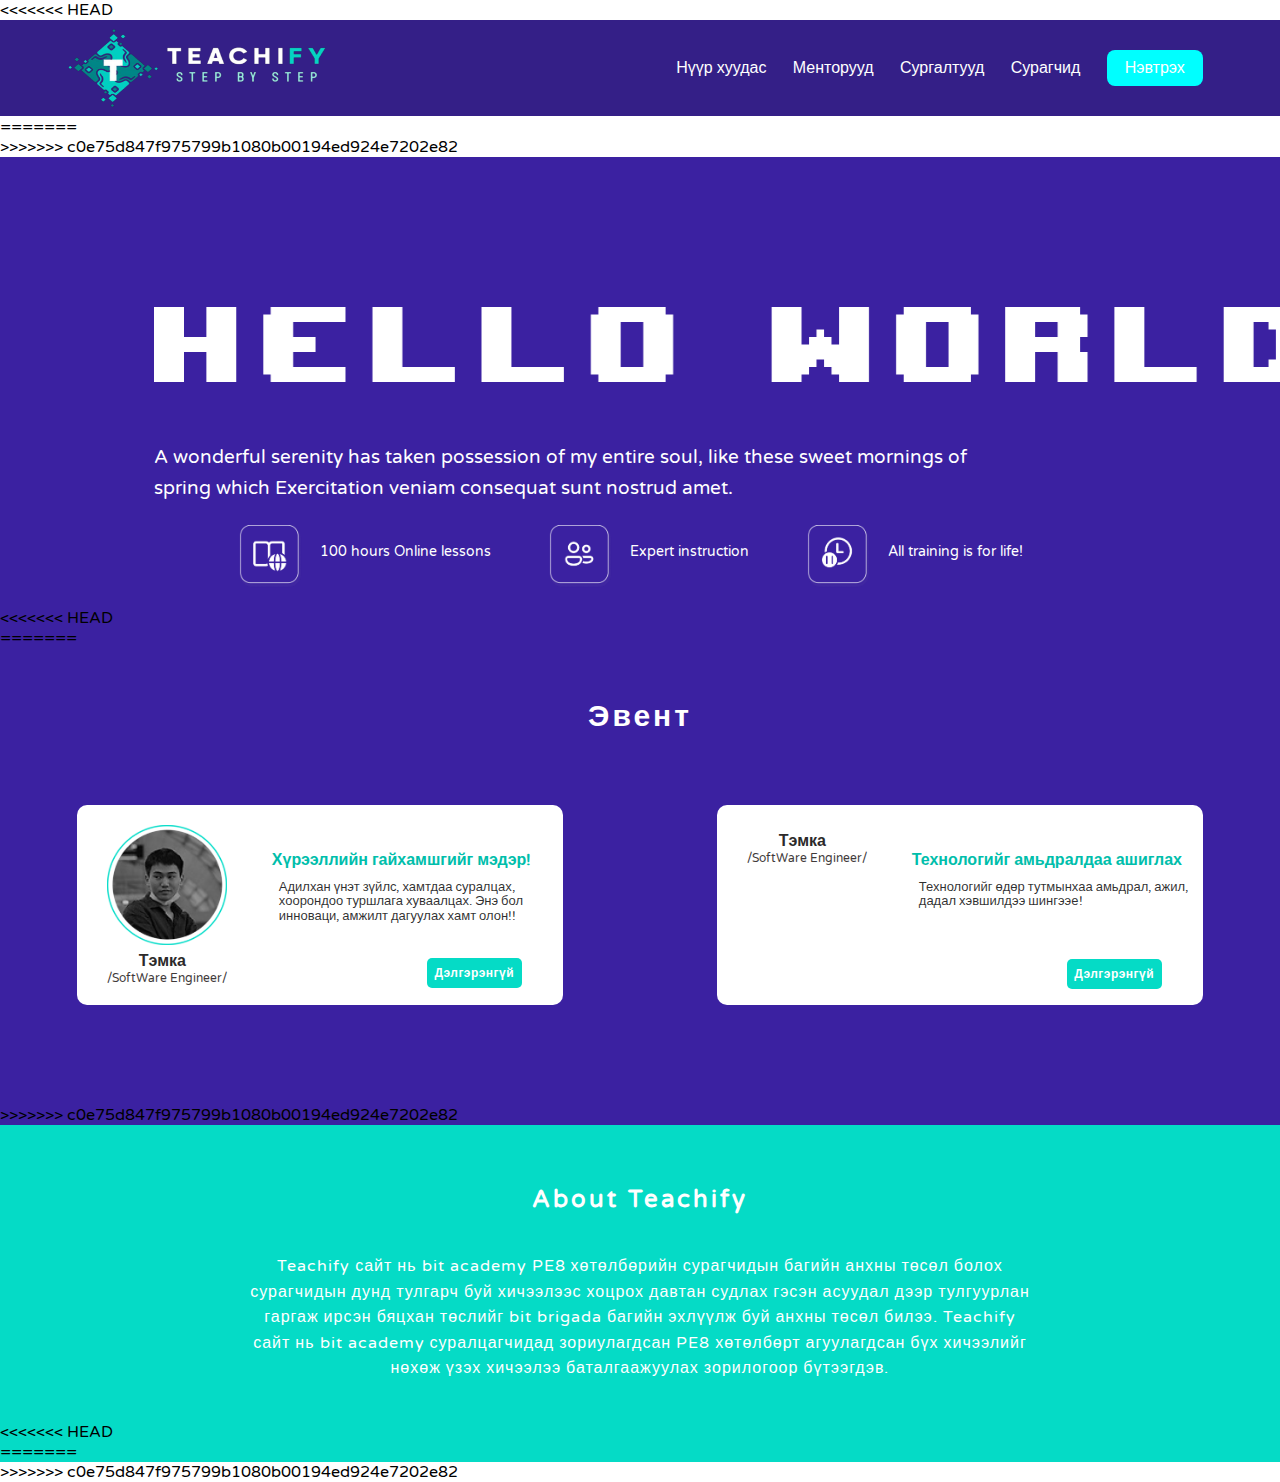
==== index.html @ 0d5cfa78 "last day" ====
<!DOCTYPE html>
<html lang="en">
  <head>
    <meta charset="UTF-8" />
    <meta http-equiv="X-UA-Compatible" content="IE=edge" />
    <meta name="viewport" content="width=device-width, initial-scale=1.0" />
    <title>Teachify</title>
    <link rel="stylesheet" href="./styles/homePage.css" />
    <script src="./Js/index.js"></script>
    <link rel="preconnect" href="https://fonts.googleapis.com" />
    <link rel="preconnect" href="https://fonts.gstatic.com" crossorigin />
<<<<<<< HEAD
    <link
      href="https://fonts.googleapis.com/css2?family=Varela+Round&display=swap"
      rel="stylesheet"
    />
  </head>
  <body>
    <div class="header1"></div>

=======
    <link href="https://fonts.googleapis.com/css2?family=Varela+Round&display=swap" rel="stylesheet" />
    <link rel="icon" type="image/png" href="../images/TeachifyIcon.png" />
</head>

</head>

<body>
    <div class="header1"></div>
>>>>>>> c0e75d847f975799b1080b00194ed924e7202e82
    <div id="container-Hello">
      <div class="Hello">
        <img src="./images/homepage_img/HELLO WORLD.png" alt="" />
        <h3>
          A wonderful serenity has taken possession of my entire soul, like
          these sweet mornings of spring which Exercitation veniam consequat
          sunt nostrud amet.
        </h3>
      </div>
      <div class="Spin-World">
        <img src="./images/homepage_img/SpinWorld.png" alt="" />
      </div>
    </div>
    <div class="container-Column3">
      <div class="hour100">
        <img src="/images/homepage_img/lessons.png" alt="" />
        <p>100 hours Online lessons</p>
      </div>
      <div class="Expert">
        <img src="/images/homepage_img/expert.png" alt="" />
        <p>Expert instruction</p>
      </div>
      <div class="All-training">
        <img src="/images/homepage_img/All.png" alt="" />
        <p>All training is for life!</p>
      </div>
    </div>
    <div id="container-Event">
<<<<<<< HEAD
      <div class="event1">
        <!-- <img src="./img/Event1.png" alt="" /> -->
      </div>
=======
        <div class="container-title">
            <h3>Эвент</h3>
        </div>
        <div class="Events-cards">
            <div class="event-1">
                <div class="Event-man1">
                    <img src="./images/homepage_img/Event1.png" alt="" />
                    <h5>Тэмка</h5>
                    <p>/SoftWare Engineer/</p>
                </div>

                <div class="Event-tittle">
                    <h3> Хүрээллийн гайхамшгийг мэдэр!</h3>
                    <p>Адилхан үнэт зүйлс, хамтдаа суралцах, хоорондоо туршлага хуваалцах. Энэ бол инноваци, амжилт
                        дагуулах
                        хамт олон!!
                    </p>
                    <button class="event-button"> Дэлгэрэнгүй</button>
                </div>
            </div>
            <div class="event-2">
                <div class="Event-man2">
                    <img src="./images/homepage_img/Event2.png" alt="" />
                    <h5>Тэмка</h5>
                    <p>/SoftWare Engineer/</p>
                </div>
                <div class="Event-tittle">
                    <h3> Технологийг амьдралдаа ашиглах</h3>
                    <p>Технологийг өдөр тутмынхаа амьдрал, ажил, дадал хэвшилдээ шингээе!
                    </p>
                    <button class="event-button"> Дэлгэрэнгүй</button>
                </div>
            </div>
        </div>
>>>>>>> c0e75d847f975799b1080b00194ed924e7202e82
    </div>
    <div id="About-teachify">
        <h2>About Teachify</h2>
        <p>Teachify сайт нь bit academy PE8 хөтөлбөрийн сурагчидын багийн анхны төсөл болох сурагчидын дунд тулгарч буй
            хичээлээс хоцрох давтан судлах гэсэн асуудал дээр тулгуурлан гаргаж ирсэн бяцхан төслийг bit brigada багийн
            эхлүүлж буй анхны төсөл билээ. Teachify сайт нь bit academy суралцагчидад зориулагдсан PE8 хөтөлбөрт
            агуулагдсан бүх хичээлийг нөхөж үзэх хичээлээ баталгаажуулах зорилогоор бүтээгдэв. </p>

<<<<<<< HEAD
    <footer id="footer"></footer>
  </body>
</html>
=======
    </div>

    <footer id="footer">

    </footer>
</body>

</html>
>>>>>>> c0e75d847f975799b1080b00194ed924e7202e82
---- styles/homePage.css ----
/* Reset  */
* {
    margin: 0;
    padding: 0;
    box-sizing: border-box;
}

html,
body {
    font-family: 'Varela Round', sans-serif;
}

body {
    width: 100%;
    height: auto;
}

header {
    background-color: #341F87;
    width: 100%;
    border-bottom: 1px solid white;
    position: sticky;
}

#navbar {
    display: flex;
    flex-direction: row;
    justify-content: space-between;
    width: 90%;
    margin: auto;
    height: 96px;
}

#navbar .logo {
    display: flex;
    justify-content: left;
    width: 65%;
    padding-top: 5px;
    padding-bottom: 5px;
}

.logo img {
    width: 262px;
}

#navbar .Pages {

    display: flex;
    flex-direction: row;
    width: 60%;
    list-style: none;
    justify-content: space-around;
    align-items: center;

}

.Pages li a {
    text-decoration: none;
    color: white;
    font-weight: medium;
}

.login1 {
    background-color: aqua;
    padding: 8px 18px;
    border-radius: 8px;
    box-shadow: 15px rgb(49, 49, 49);
}

#container-Hello {
    display: flex;
    flex-direction: row;
    justify-content: space-between;
    width: 100%;
    background-color: #3B21A1;
}

.Hello img {
    display: flex;
    width: 90%;
    height: auto;
    margin-top: 150px;
    margin-bottom: 60px;
    margin-left: 12%;
    justify-content: left;

}

.Hello h3 {
    display: flex;
    width: 65%;
    height: auto;
    margin-left: 12%;
    line-height: 169%;
    font-weight: 100;
    color: white;
}

.Spin-World img {
    display: flex;
    width: 80%;
    height: auto;
    margin-top: 50px;
    margin-bottom: 0px;
    /* margin-right: 10%; */
    margin-left: 10%;
    animation-name: spin;
    animation-duration: 10000ms;
    animation-iteration-count: infinite;
    animation-timing-function: linear;

}

@keyframes spin {
    from {
        transform: rotate(0deg);
    }

    to {
        transform: rotate(360deg);
    }
}

.container-Column3 {
    display: flex;
    flex-direction: row;
    background-color: #3B21A1;
    justify-content: center;
}

.hour100 {
    display: flex;
    flex-direction: row;
    margin: 20px;
}

.container-Column3 img {
    width: 63px;
    height: 63px;

}

.container-Column3 p {
    font-size: 14px;
    font-weight: 100;
    color: white;
    align-items: center;
    margin: 18px;

}

.Expert {
    display: flex;
    flex-direction: row;
    margin: 20px;

}

.All-training {
    display: flex;
    flex-direction: row;
    margin: 20px;
}


#container-Event {
    display: flex;
    flex-direction: column;
    justify-content: center;
    background-color: #3B21A1;
}

.Events-cards {
    display: flex;
    flex-direction: row;
    justify-content: center;
    align-items: center;
    width: 100%;
    margin: auto;
    margin-bottom: 100px;
}

.container-title h3 {
    display: flex;
    justify-content: center;
    color: white;
    margin: 50px auto;
    font-size: 30px;
    letter-spacing: 3px;
}

.Event-tittle {
    display: flex;
    flex-direction: column;
}


.event-1 {
    display: flex;
    flex-direction: row;
    background-color: white;
    width: 38%;
    height: auto;
    border-radius: 10px;
    margin-top: 20px;
}

.Event-man1 {
    display: flex;
    flex-direction: column;
}

.Event-man1 {
    display: flex;
    flex-direction: column;
    justify-content: flex-start;

}

.Event-man1 img {
    display: flex;
    flex-direction: column;
    justify-content: flex-start;
    width: 120px;
    margin: 20px 20px 0px 30px;
}

.Event-man1 h5 {
    margin-top: 6px;
    margin-left: 62px;
    font-size: medium;
    color: rgb(44, 42, 42);
}

.Event-man1 p {
    margin-left: 30px;
    font-size: 12px;
    margin-bottom: 20px;
    color: rgb(65, 58, 58);
}

.Event-tittle {
    display: flex;
    flex-direction: column;
    margin-top: 45px;
    margin-left: 20px;

}

.Event-tittle h3 {
    margin-left: 5px;
    margin-bottom: 10px;
    font-size: 16px;
    color: #00beab;
}

.Event-tittle p {
    font-size: 13px;
    margin-left: 12px;
    margin-right: 8px;
    color: rgba(0, 0, 0, 0.815);
    line-height: 110%;

}

.Event-tittle button {
    display: flex;
    justify-content: center;
    width: 32%;
    background-color: #05dbc6;
    margin-top: 35px;
    margin-left: 160px;
    border: none;
    border-radius: 5px;

}

.event-button {
    display: flex;
    text-align: center;
    justify-content: flex-end;
    font-size: 12px;
    letter-spacing: 0.5px;
    font-weight: bolder;
    color: white;
    padding: 8px 20px;
}



.event-2 {
    display: flex;
    flex-direction: row;
    background-color: white;
    width: 38%;
    height: auto;
    margin-left: 12%;
    border-radius: 10px;
    margin-top: 20px;
}

.Event-man2 {
    display: flex;
    flex-direction: column;
    height: 200px;
}

.Event-man2 {
    display: flex;
    flex-direction: column;
    justify-content: flex-start;

}

.Event-man2 img {
    display: flex;
    flex-direction: column;
    justify-content: flex-start;
    width: 120px;
    margin: 20px 20px 0px 30px;
}

.Event-man2 h5 {
    margin-top: 6px;
    margin-left: 62px;
    font-size: medium;
    color: rgb(44, 42, 42);
}

.Event-man2 p {
    margin-left: 30px;
    font-size: 12px;
    margin-bottom: 30px;
    color: rgb(65, 58, 58);
}

.event-2 .Event-tittle button {
    display: flex;
    justify-content: center;
    width: 32%;
    background-color: #05dbc6;
    margin-top: 50px;
    margin-left: 160px;
    border: none;
    border-radius: 5px;
}



#About-teachify {
    display: flex;
    flex-direction: column;
    justify-content: center;
    background-color: #05dbc6;

}

#About-teachify h2 {
    display: flex;
    justify-content: center;
    margin-top: 60px;
    margin-bottom: 40px;
    letter-spacing: 3px;
    color: white;
}

#About-teachify p {
    display: flex;
    justify-content: center;
    align-items: center;
    text-align: center;
    margin-right: 250px;
    margin-left: 250px;
    margin-bottom: 40px;
    letter-spacing: 1px;
    line-height: 160%;
    color: white;
}
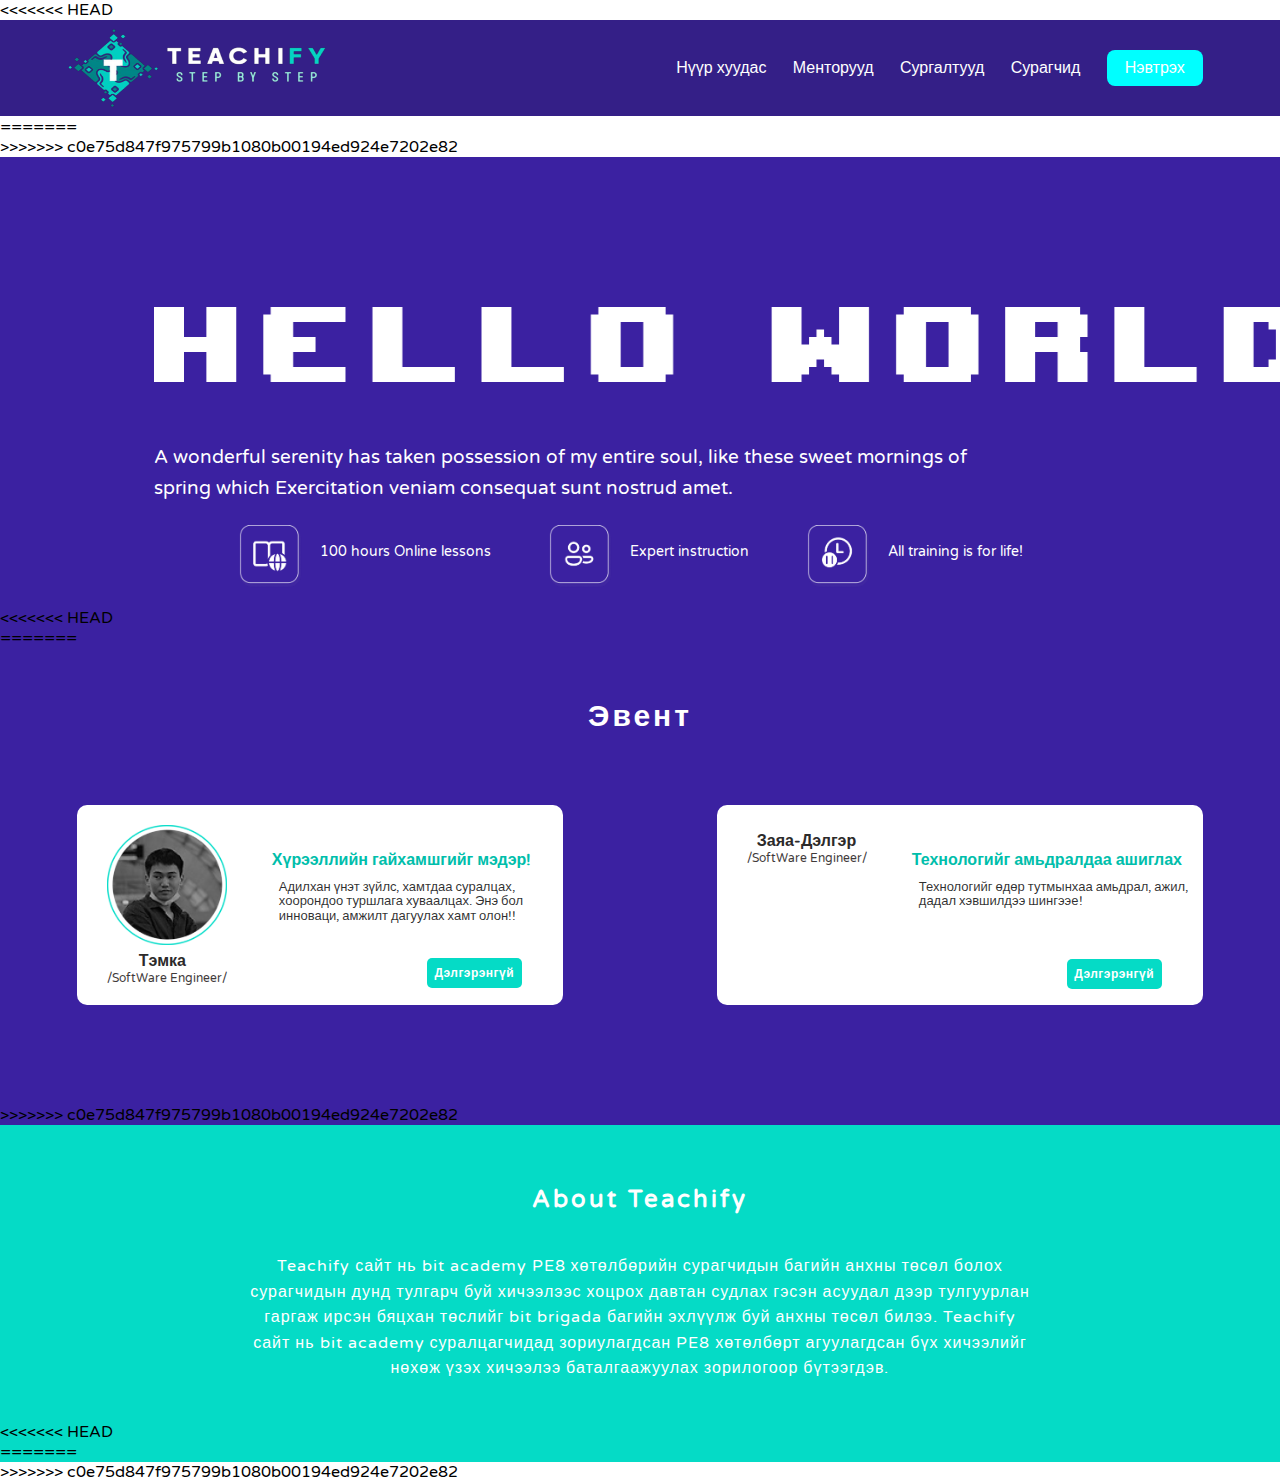
==== commit 243b5aa3: "Merge branch 'main' of https://github.com/BaagECoder/Teachify" ====
--- a/index.html
+++ b/index.html
@@ -84,7 +84,7 @@
             <div class="event-2">
                 <div class="Event-man2">
                     <img src="./images/homepage_img/Event2.png" alt="" />
-                    <h5>Тэмка</h5>
+                    <h5>Заяа-Дэлгэр</h5>
                     <p>/SoftWare Engineer/</p>
                 </div>
                 <div class="Event-tittle">
--- a/styles/homePage.css
+++ b/styles/homePage.css
@@ -322,7 +322,7 @@
 
 .Event-man2 h5 {
     margin-top: 6px;
-    margin-left: 62px;
+    margin-left: 40px;
     font-size: medium;
     color: rgb(44, 42, 42);
 }
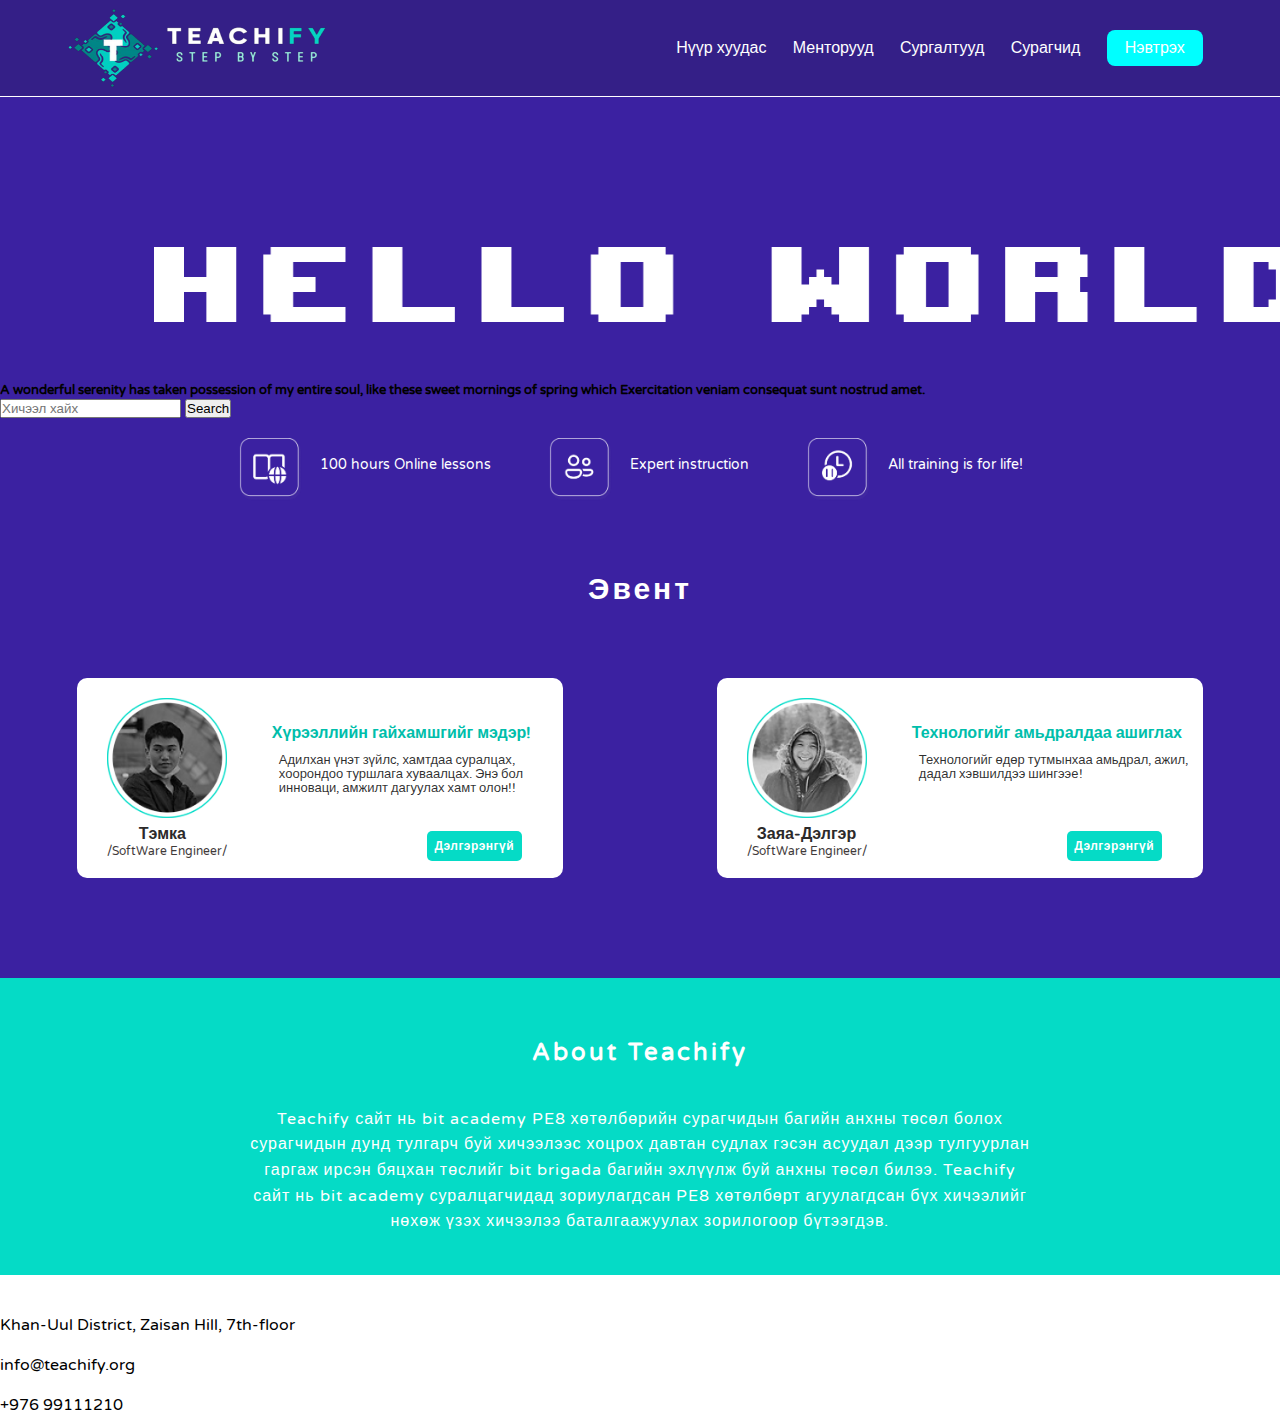
==== commit 3142c753: "update" ====
--- a/index.html
+++ b/index.html
@@ -1,24 +1,16 @@
 <!DOCTYPE html>
 <html lang="en">
-  <head>
+
+<head>
     <meta charset="UTF-8" />
     <meta http-equiv="X-UA-Compatible" content="IE=edge" />
     <meta name="viewport" content="width=device-width, initial-scale=1.0" />
     <title>Teachify</title>
     <link rel="stylesheet" href="./styles/homePage.css" />
-    <script src="./Js/index.js"></script>
+    <script src="./Js/index.js">
+    </script>
     <link rel="preconnect" href="https://fonts.googleapis.com" />
     <link rel="preconnect" href="https://fonts.gstatic.com" crossorigin />
-<<<<<<< HEAD
-    <link
-      href="https://fonts.googleapis.com/css2?family=Varela+Round&display=swap"
-      rel="stylesheet"
-    />
-  </head>
-  <body>
-    <div class="header1"></div>
-
-=======
     <link href="https://fonts.googleapis.com/css2?family=Varela+Round&display=swap" rel="stylesheet" />
     <link rel="icon" type="image/png" href="../images/TeachifyIcon.png" />
 </head>
@@ -27,40 +19,42 @@
 
 <body>
     <div class="header1"></div>
->>>>>>> c0e75d847f975799b1080b00194ed924e7202e82
     <div id="container-Hello">
-      <div class="Hello">
-        <img src="./images/homepage_img/HELLO WORLD.png" alt="" />
-        <h3>
-          A wonderful serenity has taken possession of my entire soul, like
-          these sweet mornings of spring which Exercitation veniam consequat
-          sunt nostrud amet.
-        </h3>
-      </div>
-      <div class="Spin-World">
-        <img src="./images/homepage_img/SpinWorld.png" alt="" />
-      </div>
+        <div class="Hello">
+            <img src="./images/homepage_img/HELLO WORLD.png" alt="" />
+            <h5>
+                A wonderful serenity has taken possession of my entire soul, like
+                these sweet mornings of spring which Exercitation veniam consequat
+                sunt nostrud amet.
+            </h5>
+            <form class="Enter" action="">
+                <input class="email1" type="" name="email" placeholder="Хичээл хайх">
+                <button class="Start" type="submit" onclick="" name="" value="Let's start">Search
+                </button>
+            </form>
+        </div>
+
+        <div class="Spin-World">
+            <img src="./images/homepage_img/SpinWorld.png" alt="" />
+        </div>
+
     </div>
+
     <div class="container-Column3">
-      <div class="hour100">
-        <img src="/images/homepage_img/lessons.png" alt="" />
-        <p>100 hours Online lessons</p>
-      </div>
-      <div class="Expert">
-        <img src="/images/homepage_img/expert.png" alt="" />
-        <p>Expert instruction</p>
-      </div>
-      <div class="All-training">
-        <img src="/images/homepage_img/All.png" alt="" />
-        <p>All training is for life!</p>
-      </div>
+        <div class="hour100">
+            <img src="/images/homepage_img/lessons.png" alt="" />
+            <p>100 hours Online lessons</p>
+        </div>
+        <div class="Expert">
+            <img src="/images/homepage_img/expert.png" alt="" />
+            <p>Expert instruction</p>
+        </div>
+        <div class="All-training">
+            <img src="/images/homepage_img/All.png" alt="" />
+            <p>All training is for life!</p>
+        </div>
     </div>
     <div id="container-Event">
-<<<<<<< HEAD
-      <div class="event1">
-        <!-- <img src="./img/Event1.png" alt="" /> -->
-      </div>
-=======
         <div class="container-title">
             <h3>Эвент</h3>
         </div>
@@ -83,7 +77,7 @@
             </div>
             <div class="event-2">
                 <div class="Event-man2">
-                    <img src="./images/homepage_img/Event2.png" alt="" />
+                    <img src="./images/homepage_img/event2.png" alt="" />
                     <h5>Заяа-Дэлгэр</h5>
                     <p>/SoftWare Engineer/</p>
                 </div>
@@ -95,7 +89,6 @@
                 </div>
             </div>
         </div>
->>>>>>> c0e75d847f975799b1080b00194ed924e7202e82
     </div>
     <div id="About-teachify">
         <h2>About Teachify</h2>
@@ -104,17 +97,30 @@
             эхлүүлж буй анхны төсөл билээ. Teachify сайт нь bit academy суралцагчидад зориулагдсан PE8 хөтөлбөрт
             агуулагдсан бүх хичээлийг нөхөж үзэх хичээлээ баталгаажуулах зорилогоор бүтээгдэв. </p>
 
-<<<<<<< HEAD
-    <footer id="footer"></footer>
-  </body>
-</html>
-=======
     </div>
 
     <footer id="footer">
+        <div class="column1">
+            <img class="logo-footer" src="./images/logo.png" alt="">
+            <div class="loc">
+                <img src="./images/homepage_img/location.png" alt="">
+                <p>Khan-Uul District, Zaisan Hill, 7th-floor</p>
+            </div>
+            <div class="mail">
+                <img src="./images/homepage_img/mail48.png" alt="">
+                <p>info@teachify.org</p>
+            </div>
+            <div class="call">
+                <img src="./images/homepage_img/call48.png" alt="">
+                <p>+976 99111210</p>
+            </div>
+
+
+
+        </div>
+
 
     </footer>
 </body>
 
-</html>
->>>>>>> c0e75d847f975799b1080b00194ed924e7202e82
+</html>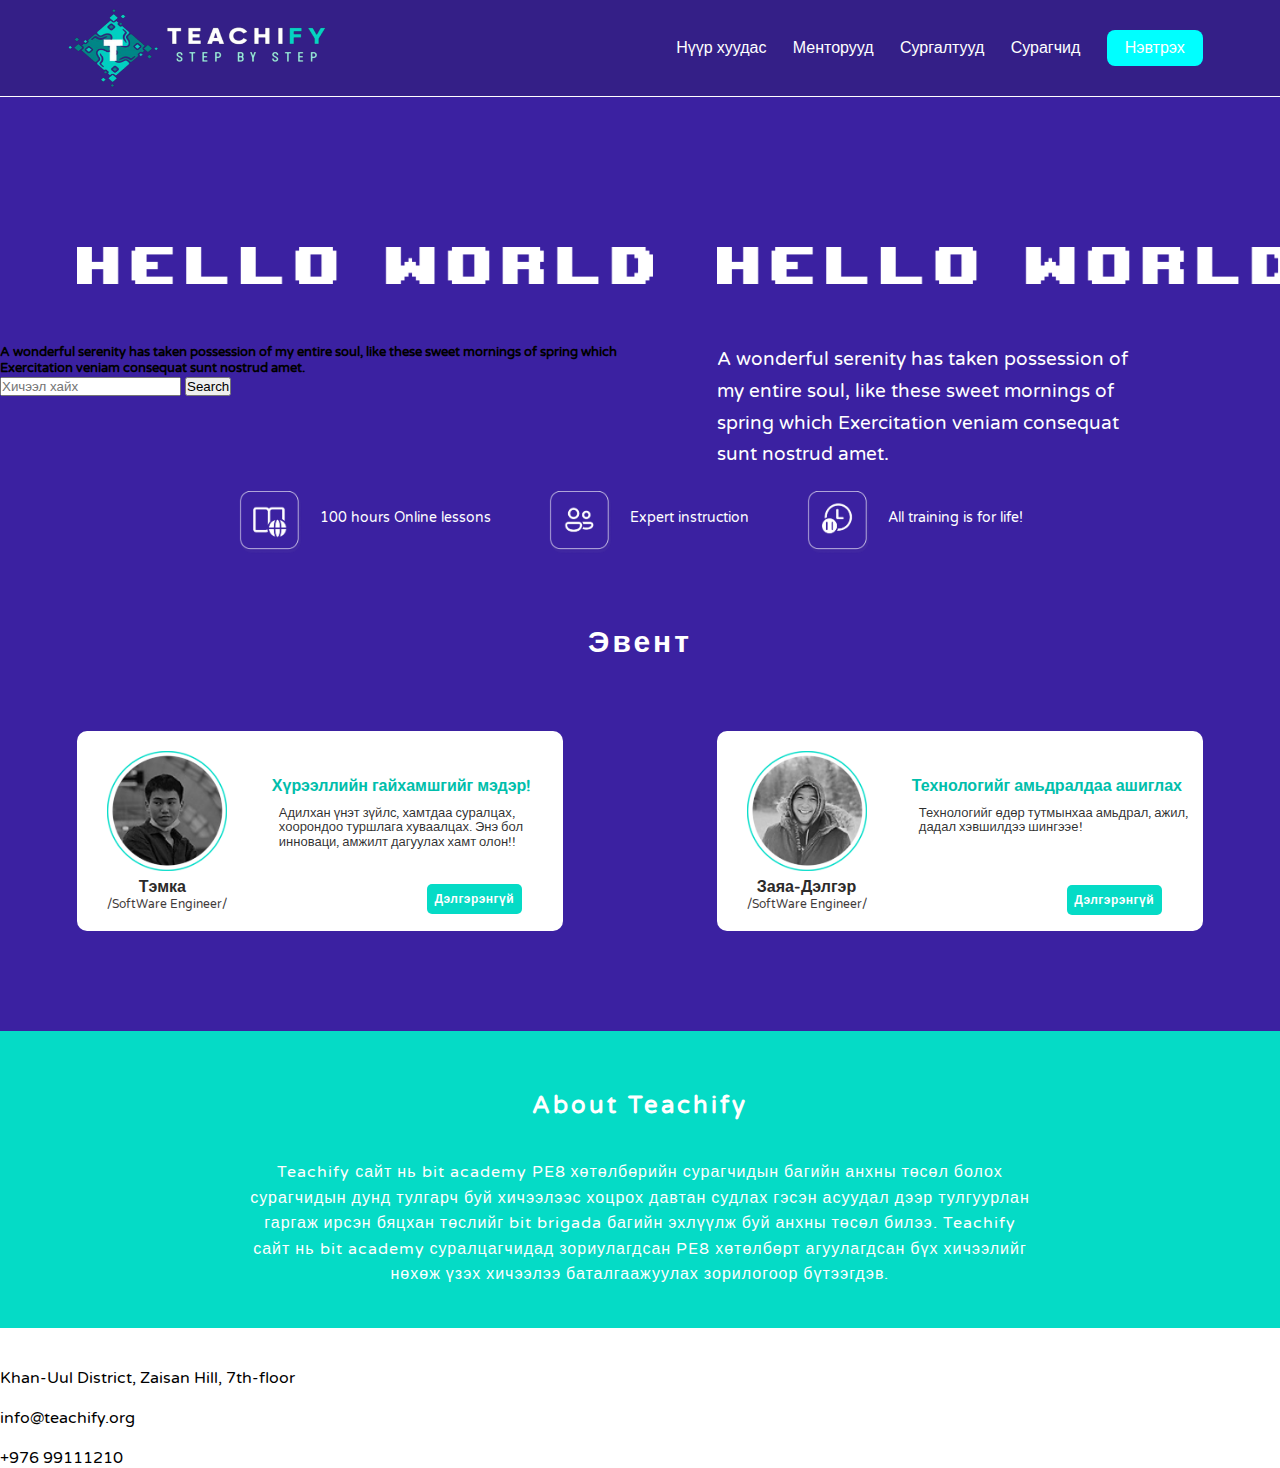
==== commit f92623ec: "sheesh" ====
--- a/index.html
+++ b/index.html
@@ -7,120 +7,144 @@
     <meta name="viewport" content="width=device-width, initial-scale=1.0" />
     <title>Teachify</title>
     <link rel="stylesheet" href="./styles/homePage.css" />
-    <script src="./Js/index.js">
-    </script>
+    <script src="./Js/index.js"></script>
     <link rel="preconnect" href="https://fonts.googleapis.com" />
     <link rel="preconnect" href="https://fonts.gstatic.com" crossorigin />
     <link href="https://fonts.googleapis.com/css2?family=Varela+Round&display=swap" rel="stylesheet" />
-    <link rel="icon" type="image/png" href="../images/TeachifyIcon.png" />
-</head>
-
 </head>
 
 <body>
     <div class="header1"></div>
-    <div id="container-Hello">
-        <div class="Hello">
-            <img src="./images/homepage_img/HELLO WORLD.png" alt="" />
-            <h5>
-                A wonderful serenity has taken possession of my entire soul, like
-                these sweet mornings of spring which Exercitation veniam consequat
-                sunt nostrud amet.
-            </h5>
-            <form class="Enter" action="">
-                <input class="email1" type="" name="email" placeholder="Хичээл хайх">
-                <button class="Start" type="submit" onclick="" name="" value="Let's start">Search
-                </button>
-            </form>
+    <link href="https://fonts.googleapis.com/css2?family=Varela+Round&display=swap" rel="stylesheet" />
+    <link rel="icon" type="image/png" href="../images/TeachifyIcon.png" />
+    </head>
+
+    </head>
+
+    <body>
+        <div class="header1"></div>
+        <div id="container-Hello">
+            <div class="Hello">
+                <img src="./images/homepage_img/HELLO WORLD.png" alt="" />
+                <h5>
+                    A wonderful serenity has taken possession of my entire soul, like
+                    these sweet mornings of spring which Exercitation veniam consequat
+                    sunt nostrud amet.
+                </h5>
+                <form class="Enter" action="">
+                    <input class="email1" type="" name="email" placeholder="Хичээл хайх">
+                    <button class="Start" type="submit" onclick="" name="" value="Let's start">Search
+                    </button>
+                </form>
+            </div>
+
+            <div class="Spin-World">
+                <img src="./images/homepage_img/SpinWorld.png" alt="" />
+            </div>
+            <div class="Hello">
+                <img src="./images/homepage_img/HELLO WORLD.png" alt="" />
+                <h3>
+                    A wonderful serenity has taken possession of my entire soul, like
+                    these sweet mornings of spring which Exercitation veniam consequat
+                    sunt nostrud amet.
+                </h3>
+            </div>
+            <div class="Spin-World">
+                <img src="./images/homepage_img/SpinWorld.png" alt="" />
+            </div>
         </div>
 
-        <div class="Spin-World">
-            <img src="./images/homepage_img/SpinWorld.png" alt="" />
+        <div class="container-Column3">
+            <div class="hour100">
+                <img src="/images/homepage_img/lessons.png" alt="" />
+                <p>100 hours Online lessons</p>
+            </div>
+            <div class="Expert">
+                <img src="/images/homepage_img/expert.png" alt="" />
+                <p>Expert instruction</p>
+            </div>
+            <div class="All-training">
+                <img src="/images/homepage_img/All.png" alt="" />
+                <p>All training is for life!</p>
+            </div>
         </div>
+        <div id="container-Event">
+            <div class="event1">
+                <!-- <img src="./img/Event1.png" alt="" /> -->
+            </div>
+            <div class="container-title">
+                <h3>Эвент</h3>
+            </div>
+            <div class="Events-cards">
+                <div class="event-1">
+                    <div class="Event-man1">
+                        <img src="./images/homepage_img/Event1.png" alt="" />
+                        <h5>Тэмка</h5>
+                        <p>/SoftWare Engineer/</p>
+                    </div>
+
+                    <div class="Event-tittle">
+                        <h3> Хүрээллийн гайхамшгийг мэдэр!</h3>
+                        <p>Адилхан үнэт зүйлс, хамтдаа суралцах, хоорондоо туршлага хуваалцах. Энэ бол инноваци, амжилт
+                            дагуулах
+                            хамт олон!!
+                        </p>
+                        <button class="event-button"> Дэлгэрэнгүй</button>
+                    </div>
+                </div>
+                <div class="event-2">
+                    <div class="Event-man2">
+                        <img src="./images/homepage_img/event2.png" alt="" />
+                        <h5>Заяа-Дэлгэр</h5>
+                        <p>/SoftWare Engineer/</p>
+                    </div>
+                    <div class="Event-tittle">
+                        <h3> Технологийг амьдралдаа ашиглах</h3>
+                        <p>Технологийг өдөр тутмынхаа амьдрал, ажил, дадал хэвшилдээ шингээе!
+                        </p>
+                        <button class="event-button"> Дэлгэрэнгүй</button>
+                    </div>
+                </div>
+            </div>
+        </div>
+        <div id="About-teachify">
+            <h2>About Teachify</h2>
+            <p>Teachify сайт нь bit academy PE8 хөтөлбөрийн сурагчидын багийн анхны төсөл болох сурагчидын дунд тулгарч
+                буй
+                хичээлээс хоцрох давтан судлах гэсэн асуудал дээр тулгуурлан гаргаж ирсэн бяцхан төслийг bit brigada
+                багийн
+                эхлүүлж буй анхны төсөл билээ. Teachify сайт нь bit academy суралцагчидад зориулагдсан PE8 хөтөлбөрт
+                агуулагдсан бүх хичээлийг нөхөж үзэх хичээлээ баталгаажуулах зорилогоор бүтээгдэв. </p>
+
+            <footer id="footer">
+                </footer>
+    </body>
+
+</html>
+</div>
+
+<footer id="footer">
+    <div class="column1">
+        <img class="logo-footer" src="./images/logo.png" alt="">
+        <div class="loc">
+            <img src="./images/homepage_img/location.png" alt="">
+            <p>Khan-Uul District, Zaisan Hill, 7th-floor</p>
+        </div>
+        <div class="mail">
+            <img src="./images/homepage_img/mail48.png" alt="">
+            <p>info@teachify.org</p>
+        </div>
+        <div class="call">
+            <img src="./images/homepage_img/call48.png" alt="">
+            <p>+976 99111210</p>
+        </div>
+
+
 
     </div>
 
-    <div class="container-Column3">
-        <div class="hour100">
-            <img src="/images/homepage_img/lessons.png" alt="" />
-            <p>100 hours Online lessons</p>
-        </div>
-        <div class="Expert">
-            <img src="/images/homepage_img/expert.png" alt="" />
-            <p>Expert instruction</p>
-        </div>
-        <div class="All-training">
-            <img src="/images/homepage_img/All.png" alt="" />
-            <p>All training is for life!</p>
-        </div>
-    </div>
-    <div id="container-Event">
-        <div class="container-title">
-            <h3>Эвент</h3>
-        </div>
-        <div class="Events-cards">
-            <div class="event-1">
-                <div class="Event-man1">
-                    <img src="./images/homepage_img/Event1.png" alt="" />
-                    <h5>Тэмка</h5>
-                    <p>/SoftWare Engineer/</p>
-                </div>
 
-                <div class="Event-tittle">
-                    <h3> Хүрээллийн гайхамшгийг мэдэр!</h3>
-                    <p>Адилхан үнэт зүйлс, хамтдаа суралцах, хоорондоо туршлага хуваалцах. Энэ бол инноваци, амжилт
-                        дагуулах
-                        хамт олон!!
-                    </p>
-                    <button class="event-button"> Дэлгэрэнгүй</button>
-                </div>
-            </div>
-            <div class="event-2">
-                <div class="Event-man2">
-                    <img src="./images/homepage_img/event2.png" alt="" />
-                    <h5>Заяа-Дэлгэр</h5>
-                    <p>/SoftWare Engineer/</p>
-                </div>
-                <div class="Event-tittle">
-                    <h3> Технологийг амьдралдаа ашиглах</h3>
-                    <p>Технологийг өдөр тутмынхаа амьдрал, ажил, дадал хэвшилдээ шингээе!
-                    </p>
-                    <button class="event-button"> Дэлгэрэнгүй</button>
-                </div>
-            </div>
-        </div>
-    </div>
-    <div id="About-teachify">
-        <h2>About Teachify</h2>
-        <p>Teachify сайт нь bit academy PE8 хөтөлбөрийн сурагчидын багийн анхны төсөл болох сурагчидын дунд тулгарч буй
-            хичээлээс хоцрох давтан судлах гэсэн асуудал дээр тулгуурлан гаргаж ирсэн бяцхан төслийг bit brigada багийн
-            эхлүүлж буй анхны төсөл билээ. Teachify сайт нь bit academy суралцагчидад зориулагдсан PE8 хөтөлбөрт
-            агуулагдсан бүх хичээлийг нөхөж үзэх хичээлээ баталгаажуулах зорилогоор бүтээгдэв. </p>
-
-    </div>
-
-    <footer id="footer">
-        <div class="column1">
-            <img class="logo-footer" src="./images/logo.png" alt="">
-            <div class="loc">
-                <img src="./images/homepage_img/location.png" alt="">
-                <p>Khan-Uul District, Zaisan Hill, 7th-floor</p>
-            </div>
-            <div class="mail">
-                <img src="./images/homepage_img/mail48.png" alt="">
-                <p>info@teachify.org</p>
-            </div>
-            <div class="call">
-                <img src="./images/homepage_img/call48.png" alt="">
-                <p>+976 99111210</p>
-            </div>
-
-
-
-        </div>
-
-
-    </footer>
+</footer>
 </body>
 
 </html>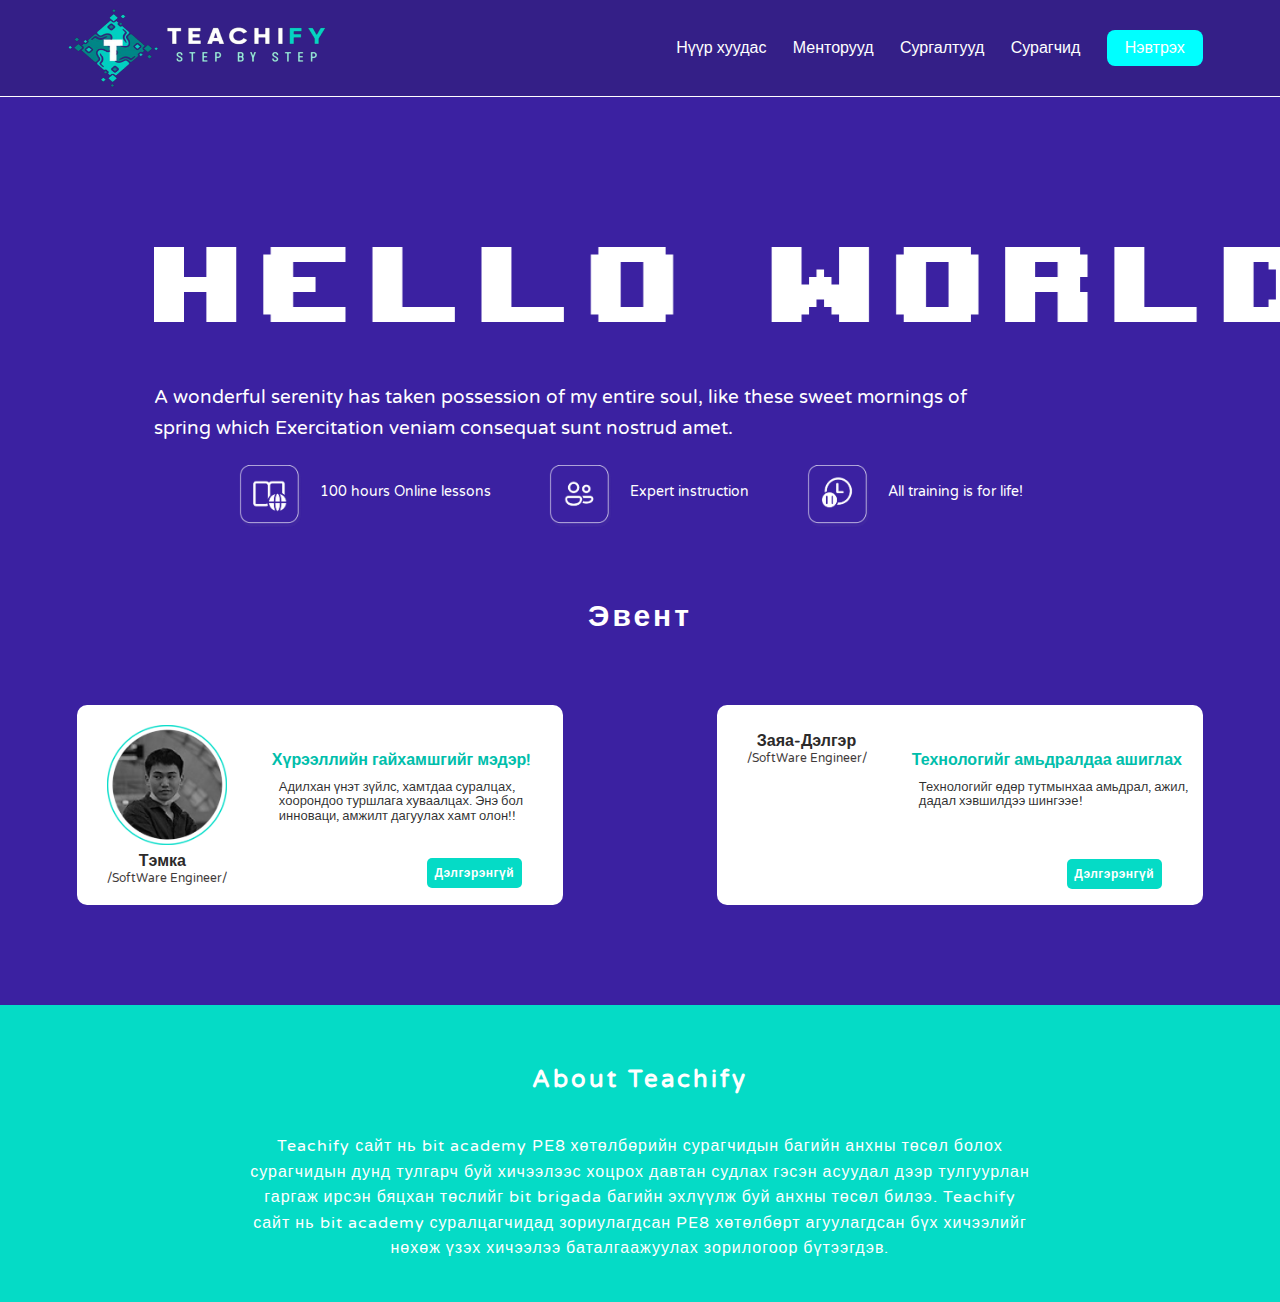
==== commit b4a46ef1: "adf" ====
--- a/index.html
+++ b/index.html
@@ -1,7 +1,6 @@
 <!DOCTYPE html>
 <html lang="en">
-
-<head>
+  <head>
     <meta charset="UTF-8" />
     <meta http-equiv="X-UA-Compatible" content="IE=edge" />
     <meta name="viewport" content="width=device-width, initial-scale=1.0" />
@@ -11,140 +10,88 @@
     <link rel="preconnect" href="https://fonts.googleapis.com" />
     <link rel="preconnect" href="https://fonts.gstatic.com" crossorigin />
     <link href="https://fonts.googleapis.com/css2?family=Varela+Round&display=swap" rel="stylesheet" />
+    <link rel="icon" type="image/png" href="../images/TeachifyIcon.png" />
+</head>
+
 </head>
 
 <body>
     <div class="header1"></div>
-    <link href="https://fonts.googleapis.com/css2?family=Varela+Round&display=swap" rel="stylesheet" />
-    <link rel="icon" type="image/png" href="../images/TeachifyIcon.png" />
-    </head>
+    <div id="container-Hello">
+      <div class="Hello">
+        <img src="./images/homepage_img/HELLO WORLD.png" alt="" />
+        <h3>
+          A wonderful serenity has taken possession of my entire soul, like
+          these sweet mornings of spring which Exercitation veniam consequat
+          sunt nostrud amet.
+        </h3>
+      </div>
+      <div class="Spin-World">
+        <img src="./images/homepage_img/SpinWorld.png" alt="" />
+      </div>
+    </div>
+    <div class="container-Column3">
+      <div class="hour100">
+        <img src="/images/homepage_img/lessons.png" alt="" />
+        <p>100 hours Online lessons</p>
+      </div>
+      <div class="Expert">
+        <img src="/images/homepage_img/expert.png" alt="" />
+        <p>Expert instruction</p>
+      </div>
+      <div class="All-training">
+        <img src="/images/homepage_img/All.png" alt="" />
+        <p>All training is for life!</p>
+      </div>
+    </div>
+    <div id="container-Event">
+        <div class="container-title">
+            <h3>Эвент</h3>
+        </div>
+        <div class="Events-cards">
+            <div class="event-1">
+                <div class="Event-man1">
+                    <img src="./images/homepage_img/Event1.png" alt="" />
+                    <h5>Тэмка</h5>
+                    <p>/SoftWare Engineer/</p>
+                </div>
 
-    </head>
-
-    <body>
-        <div class="header1"></div>
-        <div id="container-Hello">
-            <div class="Hello">
-                <img src="./images/homepage_img/HELLO WORLD.png" alt="" />
-                <h5>
-                    A wonderful serenity has taken possession of my entire soul, like
-                    these sweet mornings of spring which Exercitation veniam consequat
-                    sunt nostrud amet.
-                </h5>
-                <form class="Enter" action="">
-                    <input class="email1" type="" name="email" placeholder="Хичээл хайх">
-                    <button class="Start" type="submit" onclick="" name="" value="Let's start">Search
-                    </button>
-                </form>
+                <div class="Event-tittle">
+                    <h3> Хүрээллийн гайхамшгийг мэдэр!</h3>
+                    <p>Адилхан үнэт зүйлс, хамтдаа суралцах, хоорондоо туршлага хуваалцах. Энэ бол инноваци, амжилт
+                        дагуулах
+                        хамт олон!!
+                    </p>
+                    <button class="event-button"> Дэлгэрэнгүй</button>
+                </div>
             </div>
-
-            <div class="Spin-World">
-                <img src="./images/homepage_img/SpinWorld.png" alt="" />
-            </div>
-            <div class="Hello">
-                <img src="./images/homepage_img/HELLO WORLD.png" alt="" />
-                <h3>
-                    A wonderful serenity has taken possession of my entire soul, like
-                    these sweet mornings of spring which Exercitation veniam consequat
-                    sunt nostrud amet.
-                </h3>
-            </div>
-            <div class="Spin-World">
-                <img src="./images/homepage_img/SpinWorld.png" alt="" />
-            </div>
-        </div>
-
-        <div class="container-Column3">
-            <div class="hour100">
-                <img src="/images/homepage_img/lessons.png" alt="" />
-                <p>100 hours Online lessons</p>
-            </div>
-            <div class="Expert">
-                <img src="/images/homepage_img/expert.png" alt="" />
-                <p>Expert instruction</p>
-            </div>
-            <div class="All-training">
-                <img src="/images/homepage_img/All.png" alt="" />
-                <p>All training is for life!</p>
-            </div>
-        </div>
-        <div id="container-Event">
-            <div class="event1">
-                <!-- <img src="./img/Event1.png" alt="" /> -->
-            </div>
-            <div class="container-title">
-                <h3>Эвент</h3>
-            </div>
-            <div class="Events-cards">
-                <div class="event-1">
-                    <div class="Event-man1">
-                        <img src="./images/homepage_img/Event1.png" alt="" />
-                        <h5>Тэмка</h5>
-                        <p>/SoftWare Engineer/</p>
-                    </div>
-
-                    <div class="Event-tittle">
-                        <h3> Хүрээллийн гайхамшгийг мэдэр!</h3>
-                        <p>Адилхан үнэт зүйлс, хамтдаа суралцах, хоорондоо туршлага хуваалцах. Энэ бол инноваци, амжилт
-                            дагуулах
-                            хамт олон!!
-                        </p>
-                        <button class="event-button"> Дэлгэрэнгүй</button>
-                    </div>
+            <div class="event-2">
+                <div class="Event-man2">
+                    <img src="./images/homepage_img/Event2.png" alt="" />
+                    <h5>Заяа-Дэлгэр</h5>
+                    <p>/SoftWare Engineer/</p>
                 </div>
-                <div class="event-2">
-                    <div class="Event-man2">
-                        <img src="./images/homepage_img/event2.png" alt="" />
-                        <h5>Заяа-Дэлгэр</h5>
-                        <p>/SoftWare Engineer/</p>
-                    </div>
-                    <div class="Event-tittle">
-                        <h3> Технологийг амьдралдаа ашиглах</h3>
-                        <p>Технологийг өдөр тутмынхаа амьдрал, ажил, дадал хэвшилдээ шингээе!
-                        </p>
-                        <button class="event-button"> Дэлгэрэнгүй</button>
-                    </div>
+                <div class="Event-tittle">
+                    <h3> Технологийг амьдралдаа ашиглах</h3>
+                    <p>Технологийг өдөр тутмынхаа амьдрал, ажил, дадал хэвшилдээ шингээе!
+                    </p>
+                    <button class="event-button"> Дэлгэрэнгүй</button>
                 </div>
             </div>
         </div>
-        <div id="About-teachify">
-            <h2>About Teachify</h2>
-            <p>Teachify сайт нь bit academy PE8 хөтөлбөрийн сурагчидын багийн анхны төсөл болох сурагчидын дунд тулгарч
-                буй
-                хичээлээс хоцрох давтан судлах гэсэн асуудал дээр тулгуурлан гаргаж ирсэн бяцхан төслийг bit brigada
-                багийн
-                эхлүүлж буй анхны төсөл билээ. Teachify сайт нь bit academy суралцагчидад зориулагдсан PE8 хөтөлбөрт
-                агуулагдсан бүх хичээлийг нөхөж үзэх хичээлээ баталгаажуулах зорилогоор бүтээгдэв. </p>
-
-            <footer id="footer">
-                </footer>
-    </body>
-
-</html>
-</div>
-
-<footer id="footer">
-    <div class="column1">
-        <img class="logo-footer" src="./images/logo.png" alt="">
-        <div class="loc">
-            <img src="./images/homepage_img/location.png" alt="">
-            <p>Khan-Uul District, Zaisan Hill, 7th-floor</p>
-        </div>
-        <div class="mail">
-            <img src="./images/homepage_img/mail48.png" alt="">
-            <p>info@teachify.org</p>
-        </div>
-        <div class="call">
-            <img src="./images/homepage_img/call48.png" alt="">
-            <p>+976 99111210</p>
-        </div>
-
-
+    </div>
+    <div id="About-teachify">
+        <h2>About Teachify</h2>
+        <p>Teachify сайт нь bit academy PE8 хөтөлбөрийн сурагчидын багийн анхны төсөл болох сурагчидын дунд тулгарч буй
+            хичээлээс хоцрох давтан судлах гэсэн асуудал дээр тулгуурлан гаргаж ирсэн бяцхан төслийг bit brigada багийн
+            эхлүүлж буй анхны төсөл билээ. Teachify сайт нь bit academy суралцагчидад зориулагдсан PE8 хөтөлбөрт
+            агуулагдсан бүх хичээлийг нөхөж үзэх хичээлээ баталгаажуулах зорилогоор бүтээгдэв. </p>
 
     </div>
 
+    <footer id="footer">
 
-</footer>
+    </footer>
 </body>
 
-</html>+</html>
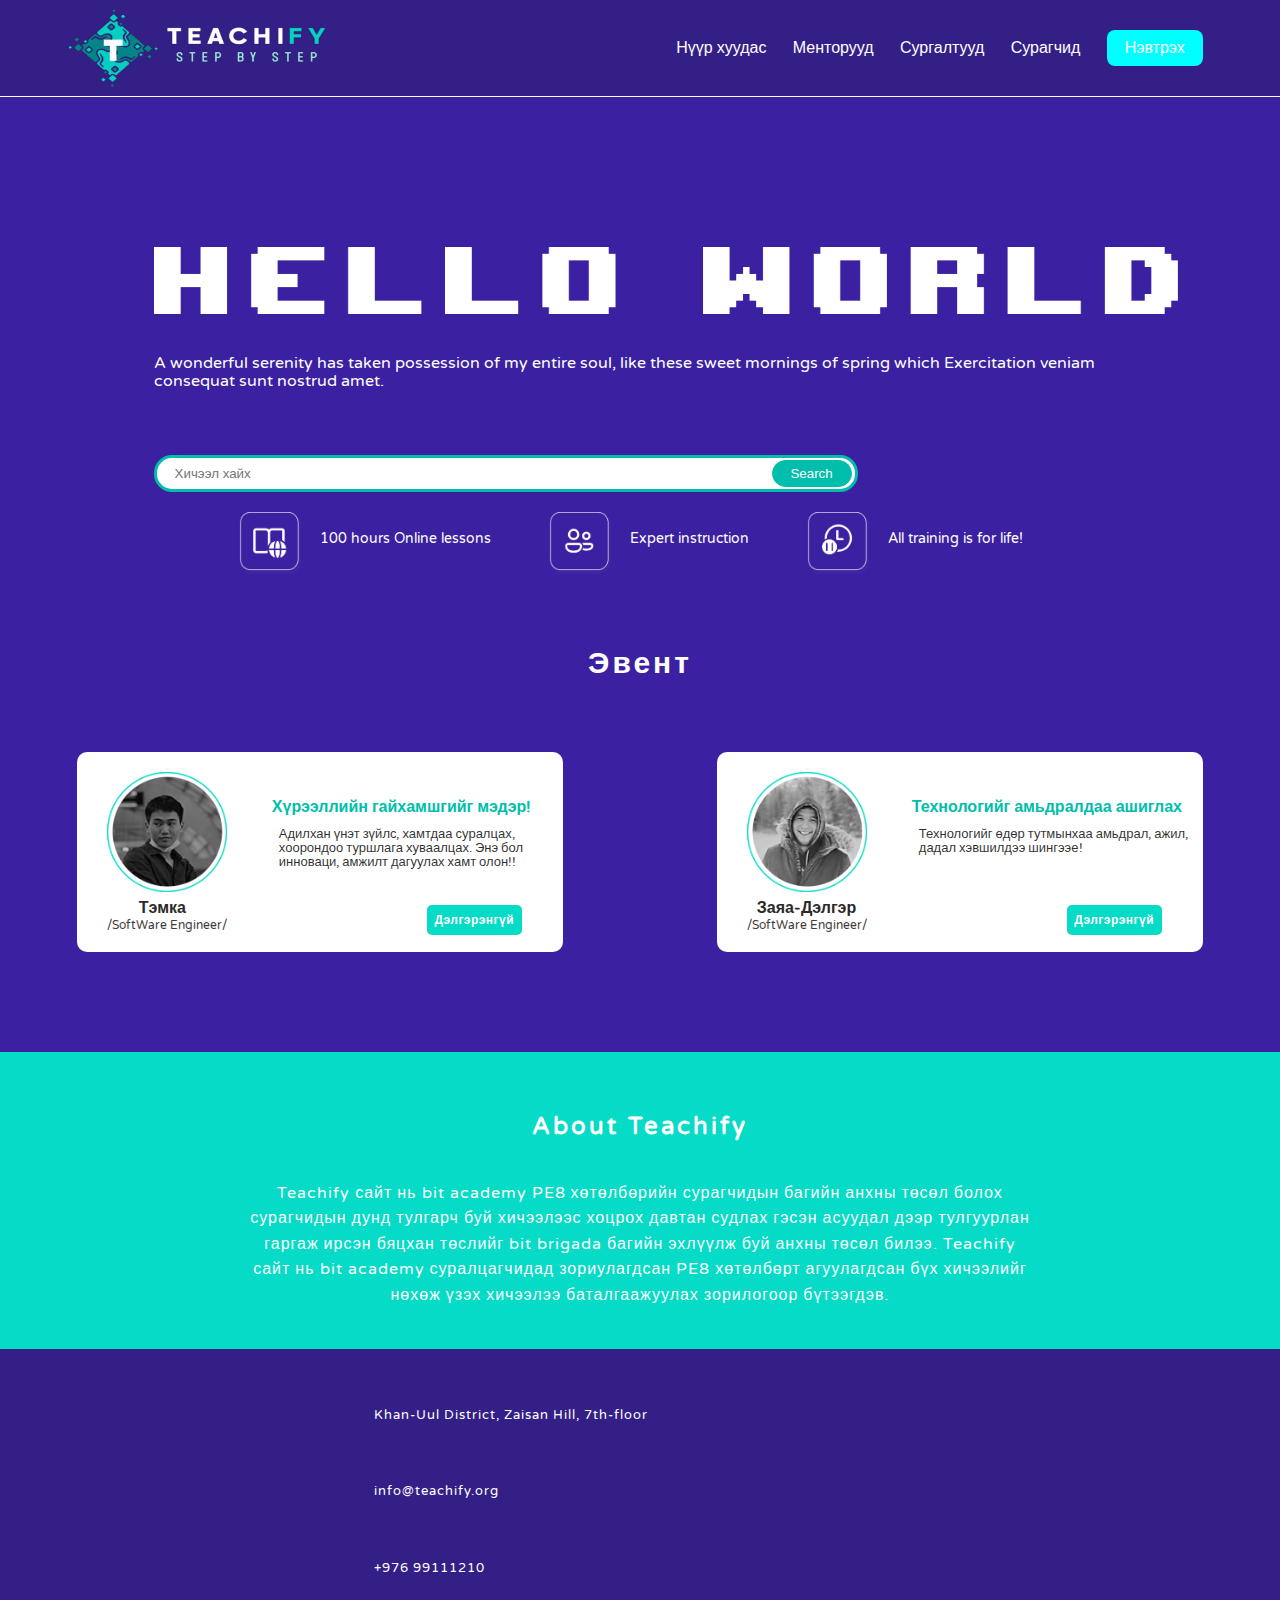
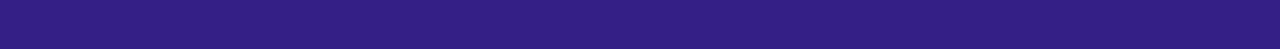
==== commit f3463ba4: "pull hgeerei guys" ====
--- a/index.html
+++ b/index.html
@@ -1,6 +1,7 @@
 <!DOCTYPE html>
 <html lang="en">
-  <head>
+
+<head>
     <meta charset="UTF-8" />
     <meta http-equiv="X-UA-Compatible" content="IE=edge" />
     <meta name="viewport" content="width=device-width, initial-scale=1.0" />
@@ -10,41 +11,47 @@
     <link rel="preconnect" href="https://fonts.googleapis.com" />
     <link rel="preconnect" href="https://fonts.gstatic.com" crossorigin />
     <link href="https://fonts.googleapis.com/css2?family=Varela+Round&display=swap" rel="stylesheet" />
-    <link rel="icon" type="image/png" href="../images/TeachifyIcon.png" />
-</head>
-
 </head>
 
 <body>
     <div class="header1"></div>
     <div id="container-Hello">
-      <div class="Hello">
-        <img src="./images/homepage_img/HELLO WORLD.png" alt="" />
-        <h3>
-          A wonderful serenity has taken possession of my entire soul, like
-          these sweet mornings of spring which Exercitation veniam consequat
-          sunt nostrud amet.
-        </h3>
-      </div>
-      <div class="Spin-World">
-        <img src="./images/homepage_img/SpinWorld.png" alt="" />
-      </div>
+        <div class="Hello">
+            <img src="./images/homepage_img/HELLO WORLD.png" alt="" />
+            <h5>
+                A wonderful serenity has taken possession of my entire soul, like
+                these sweet mornings of spring which Exercitation veniam consequat
+                sunt nostrud amet.
+            </h5>
+            <form class="Enter" action="">
+                <input class="email1" type="" name="email" placeholder="Хичээл хайх">
+                <button class="Start" type="submit" onclick="" name="" value="Let's start">Search
+                </button>
+            </form>
+        </div>
+
+        <div class="Spin-World">
+            <img src="./images/homepage_img/SpinWorld.png" alt="" />
+        </div>
     </div>
     <div class="container-Column3">
-      <div class="hour100">
-        <img src="/images/homepage_img/lessons.png" alt="" />
-        <p>100 hours Online lessons</p>
-      </div>
-      <div class="Expert">
-        <img src="/images/homepage_img/expert.png" alt="" />
-        <p>Expert instruction</p>
-      </div>
-      <div class="All-training">
-        <img src="/images/homepage_img/All.png" alt="" />
-        <p>All training is for life!</p>
-      </div>
+        <div class="hour100">
+            <img src="/images/homepage_img/lessons.png" alt="" />
+            <p>100 hours Online lessons</p>
+        </div>
+        <div class="Expert">
+            <img src="/images/homepage_img/expert.png" alt="" />
+            <p>Expert instruction</p>
+        </div>
+        <div class="All-training">
+            <img src="/images/homepage_img/All.png" alt="" />
+            <p>All training is for life!</p>
+        </div>
     </div>
     <div id="container-Event">
+        <div class="event1">
+
+        </div>
         <div class="container-title">
             <h3>Эвент</h3>
         </div>
@@ -67,7 +74,7 @@
             </div>
             <div class="event-2">
                 <div class="Event-man2">
-                    <img src="./images/homepage_img/Event2.png" alt="" />
+                    <img src="./images/homepage_img/event2.png" alt="" />
                     <h5>Заяа-Дэлгэр</h5>
                     <p>/SoftWare Engineer/</p>
                 </div>
@@ -82,16 +89,32 @@
     </div>
     <div id="About-teachify">
         <h2>About Teachify</h2>
-        <p>Teachify сайт нь bit academy PE8 хөтөлбөрийн сурагчидын багийн анхны төсөл болох сурагчидын дунд тулгарч буй
-            хичээлээс хоцрох давтан судлах гэсэн асуудал дээр тулгуурлан гаргаж ирсэн бяцхан төслийг bit brigada багийн
+        <p>Teachify сайт нь bit academy PE8 хөтөлбөрийн сурагчидын багийн анхны төсөл болох сурагчидын дунд тулгарч
+            буй
+            хичээлээс хоцрох давтан судлах гэсэн асуудал дээр тулгуурлан гаргаж ирсэн бяцхан төслийг bit brigada
+            багийн
             эхлүүлж буй анхны төсөл билээ. Teachify сайт нь bit academy суралцагчидад зориулагдсан PE8 хөтөлбөрт
             агуулагдсан бүх хичээлийг нөхөж үзэх хичээлээ баталгаажуулах зорилогоор бүтээгдэв. </p>
 
-    </div>
 
-    <footer id="footer">
 
-    </footer>
+        <footer id="footer">
+            <div class="column1">
+                <img class="logo-footer" src="./images/logo.png" alt="">
+                <div class="loc">
+                    <img src="./images/homepage_img/location.png" alt="">
+                    <p>Khan-Uul District, Zaisan Hill, 7th-floor</p>
+                </div>
+                <div class="mail">
+                    <img src="./images/homepage_img/mail48.png" alt="">
+                    <p>info@teachify.org</p>
+                </div>
+                <div class="call">
+                    <img src="./images/homepage_img/call48.png" alt="">
+                    <p>+976 99111210</p>
+                </div>
+            </div>
+        </footer>
 </body>
 
-</html>
+</html>--- a/styles/homePage.css
+++ b/styles/homePage.css
@@ -77,28 +77,30 @@
 
 .Hello img {
     display: flex;
-    width: 90%;
+    width: 80%;
     height: auto;
     margin-top: 150px;
-    margin-bottom: 60px;
+    margin-bottom: 40px;
     margin-left: 12%;
     justify-content: left;
 
 }
 
-.Hello h3 {
-    display: flex;
-    width: 65%;
+.Hello h5 {
+    display: flex;
+    width: 80%;
     height: auto;
     margin-left: 12%;
-    line-height: 169%;
+    line-height: 116%;
+    color: white;
+    font-size: 16px;
     font-weight: 100;
-    color: white;
+
 }
 
 .Spin-World img {
     display: flex;
-    width: 80%;
+    width: 72%;
     height: auto;
     margin-top: 50px;
     margin-bottom: 0px;
@@ -121,6 +123,36 @@
     }
 }
 
+.Enter {
+    margin-left: 12%;
+    margin-top: 5%;
+    width: 100%;
+}
+
+.email1 {
+    width: 55%;
+    background-color: #ffffff;
+    border: 3px solid #00beab;
+    border-radius: 18px;
+    padding-left: 18px;
+    padding-top: 8px;
+    padding-bottom: 8px;
+
+}
+
+.Start {
+    width: 80px;
+    margin-left: -90px;
+    color: #ffffff;
+    background-color: #00beab;
+    border: 1px solid #00beab;
+    border-radius: 18px;
+    padding-right: 10px;
+    padding-left: 10px;
+    padding-top: 5px;
+    padding: 5px;
+}
+
 .container-Column3 {
     display: flex;
     flex-direction: row;
@@ -375,4 +407,78 @@
     letter-spacing: 1px;
     line-height: 160%;
     color: white;
+}
+
+#footer {
+    display: flex;
+    height: 300px;
+    flex-direction: column;
+    background-color: #341F87;
+}
+
+.column1 {
+    display: flex;
+    flex-direction: column;
+    margin-top: 2.5rem;
+}
+
+.logo-footer {
+    width: 272px;
+    height: auto;
+    display: flex;
+    margin-left: 5.5rem;
+    margin-bottom: 1rem;
+
+
+
+}
+
+.loc {
+    display: flex;
+    flex-direction: row;
+    color: white;
+    margin-left: 6rem;
+    margin-bottom: 1rem;
+    font-size: 13px;
+
+}
+
+.loc img {
+    width: 18px;
+    margin-right: 10px;
+    justify-content: center;
+    color: white;
+}
+
+.mail {
+    display: flex;
+    flex-direction: row;
+    color: white;
+    font-size: 13px;
+    margin-left: 6rem;
+    margin-bottom: 1rem;
+
+}
+
+.mail img {
+    width: 18px;
+    margin-right: 10px;
+    justify-content: center;
+    color: white;
+}
+
+.call {
+    display: flex;
+    flex-direction: row;
+    margin-left: 6rem;
+    color: white;
+    font-size: 13px;
+
+}
+
+.call img {
+    width: 18px;
+    margin-right: 10px;
+    justify-content: center;
+    color: white;
 }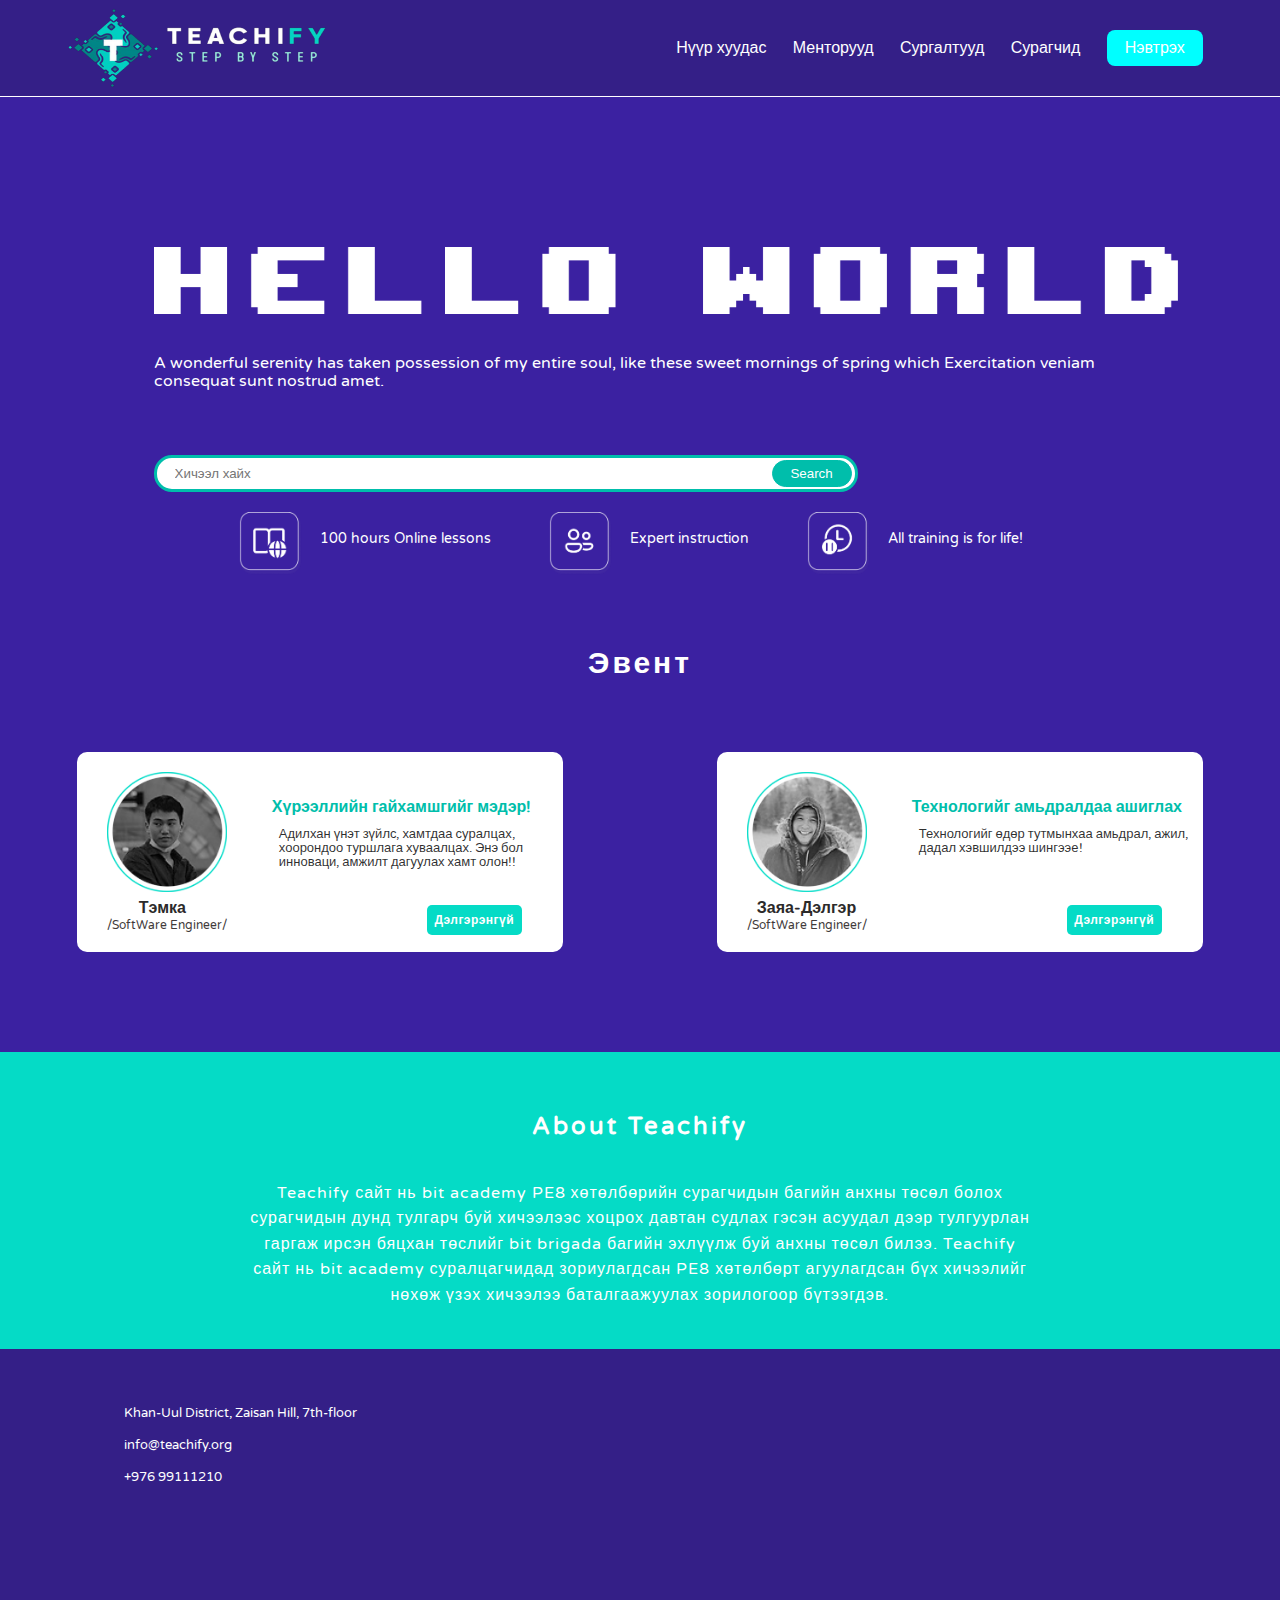
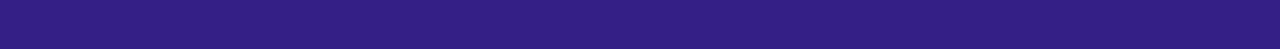
==== commit a24bc67c: "pull hgeerei guys" ====
--- a/index.html
+++ b/index.html
@@ -7,7 +7,8 @@
     <meta name="viewport" content="width=device-width, initial-scale=1.0" />
     <title>Teachify</title>
     <link rel="stylesheet" href="./styles/homePage.css" />
-    <script src="./Js/index.js"></script>
+    <script src="./Js/index.js">
+    </script>
     <link rel="preconnect" href="https://fonts.googleapis.com" />
     <link rel="preconnect" href="https://fonts.gstatic.com" crossorigin />
     <link href="https://fonts.googleapis.com/css2?family=Varela+Round&display=swap" rel="stylesheet" />
@@ -33,7 +34,9 @@
         <div class="Spin-World">
             <img src="./images/homepage_img/SpinWorld.png" alt="" />
         </div>
+
     </div>
+
     <div class="container-Column3">
         <div class="hour100">
             <img src="/images/homepage_img/lessons.png" alt="" />
@@ -49,9 +52,6 @@
         </div>
     </div>
     <div id="container-Event">
-        <div class="event1">
-
-        </div>
         <div class="container-title">
             <h3>Эвент</h3>
         </div>
@@ -89,32 +89,30 @@
     </div>
     <div id="About-teachify">
         <h2>About Teachify</h2>
-        <p>Teachify сайт нь bit academy PE8 хөтөлбөрийн сурагчидын багийн анхны төсөл болох сурагчидын дунд тулгарч
-            буй
-            хичээлээс хоцрох давтан судлах гэсэн асуудал дээр тулгуурлан гаргаж ирсэн бяцхан төслийг bit brigada
-            багийн
+        <p>Teachify сайт нь bit academy PE8 хөтөлбөрийн сурагчидын багийн анхны төсөл болох сурагчидын дунд тулгарч буй
+            хичээлээс хоцрох давтан судлах гэсэн асуудал дээр тулгуурлан гаргаж ирсэн бяцхан төслийг bit brigada багийн
             эхлүүлж буй анхны төсөл билээ. Teachify сайт нь bit academy суралцагчидад зориулагдсан PE8 хөтөлбөрт
             агуулагдсан бүх хичээлийг нөхөж үзэх хичээлээ баталгаажуулах зорилогоор бүтээгдэв. </p>
 
+    </div>
 
-
-        <footer id="footer">
-            <div class="column1">
-                <img class="logo-footer" src="./images/logo.png" alt="">
-                <div class="loc">
-                    <img src="./images/homepage_img/location.png" alt="">
-                    <p>Khan-Uul District, Zaisan Hill, 7th-floor</p>
-                </div>
-                <div class="mail">
-                    <img src="./images/homepage_img/mail48.png" alt="">
-                    <p>info@teachify.org</p>
-                </div>
-                <div class="call">
-                    <img src="./images/homepage_img/call48.png" alt="">
-                    <p>+976 99111210</p>
-                </div>
+    <footer id="footer">
+        <div class="column1">
+            <img class="logo-footer" src="./images/logo.png" alt="">
+            <div class="loc">
+                <img src="./images/homepage_img/location.png" alt="">
+                <p>Khan-Uul District, Zaisan Hill, 7th-floor</p>
             </div>
-        </footer>
+            <div class="mail">
+                <img src="./images/homepage_img/mail48.png" alt="">
+                <p>info@teachify.org</p>
+            </div>
+            <div class="call">
+                <img src="./images/homepage_img/call48.png" alt="">
+                <p>+976 99111210</p>
+            </div>
+        </div>
+    </footer>
 </body>
 
 </html>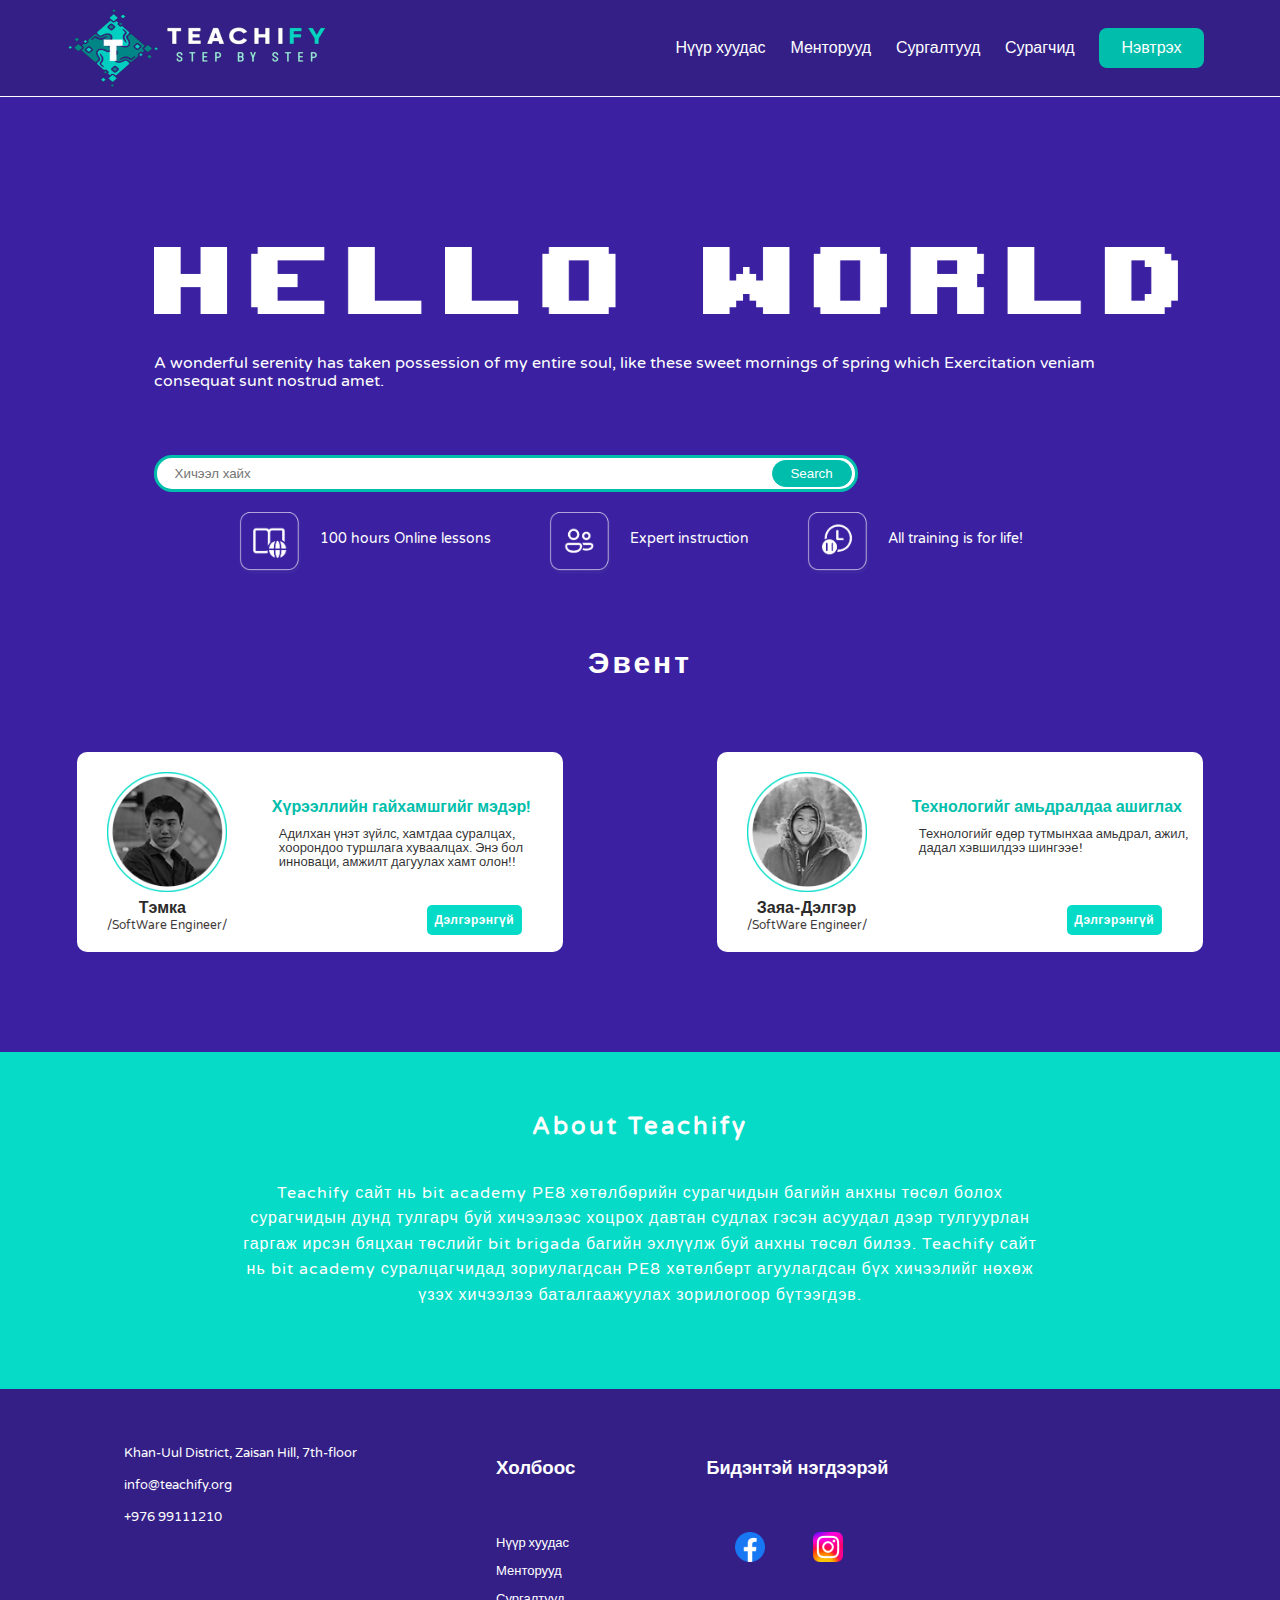
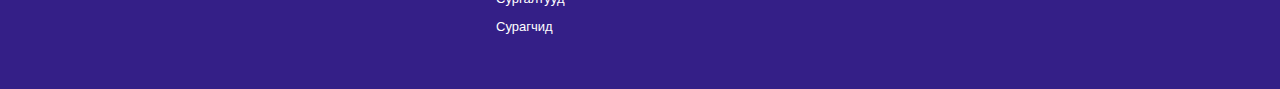
==== commit 32e9068e: "ss" ====
--- a/index.html
+++ b/index.html
@@ -9,6 +9,7 @@
     <link rel="stylesheet" href="./styles/homePage.css" />
     <script src="./Js/index.js">
     </script>
+    <script src="./Js/modul.js"></script>
     <link rel="preconnect" href="https://fonts.googleapis.com" />
     <link rel="preconnect" href="https://fonts.gstatic.com" crossorigin />
     <link href="https://fonts.googleapis.com/css2?family=Varela+Round&display=swap" rel="stylesheet" />
@@ -112,6 +113,26 @@
                 <p>+976 99111210</p>
             </div>
         </div>
+        <div class="column2">
+            <ul class="links">
+                <h3>Холбоос</h3>
+                <li><a href="/"> Нүүр хуудас </a></li>
+                <li><a href="../pages/mentor.html">Менторууд</a></li>
+                <li><a href="../pages/Class-Structure.html">Сургалтууд</a></li>
+                <li><a href="../pages/members.html">Сурагчид</a></li>
+            </ul>
+        </div>
+        <div class="social-links">
+            <h3>Бидэнтэй нэгдээрэй</h3>
+            <div class="social-icon">
+                <a href="https://www.facebook.com/bit.academy.official" target="_blank"><img
+                        src="./images/homepage_img/fb.png" alt=""></a>
+                <a href="https://www.facebook.com/bit.academy.official" target="_blank"><img
+                        src="./images/homepage_img/ig.png" alt=""></a>
+            </div>
+
+        </div>
+
     </footer>
 </body>
 
--- a/styles/homePage.css
+++ b/styles/homePage.css
@@ -54,6 +54,7 @@
 
 }
 
+
 .Pages li a {
     text-decoration: none;
     color: white;
@@ -61,10 +62,18 @@
 }
 
 .login1 {
-    background-color: aqua;
-    padding: 8px 18px;
+    background-color: #00beab;
     border-radius: 8px;
-    box-shadow: 15px rgb(49, 49, 49);
+
+}
+
+.login1 a {
+    background-color: #00beab;
+    color: white;
+    padding: 10px 22px;
+    border-radius: 8px;
+    border: none;
+    box-shadow: 15px #00beab;
 }
 
 #container-Hello {
@@ -401,9 +410,9 @@
     justify-content: center;
     align-items: center;
     text-align: center;
-    margin-right: 250px;
-    margin-left: 250px;
-    margin-bottom: 40px;
+    margin-right: 15rem;
+    margin-left: 15rem;
+    margin-bottom: 5rem;
     letter-spacing: 1px;
     line-height: 160%;
     color: white;
@@ -411,8 +420,9 @@
 
 #footer {
     display: flex;
+    /* justify-content: space-between; */
     height: 300px;
-    flex-direction: column;
+    flex-direction: row;
     background-color: #341F87;
 }
 
@@ -481,4 +491,63 @@
     margin-right: 10px;
     justify-content: center;
     color: white;
+}
+
+.links {
+    display: flex;
+    flex-direction: column;
+    list-style: none;
+    margin-top: 4.3rem;
+    margin-left: 8.5rem;
+}
+
+.links h3 {
+    color: white;
+    margin-bottom: 3.3rem;
+}
+
+.links li {
+    margin-bottom: 0.5rem;
+    text-align: left;
+
+}
+
+.links a {
+    text-decoration: none;
+    color: white;
+    font-size: 13px;
+}
+
+.social-links {
+    display: flex;
+    flex-direction: column;
+    align-items: center;
+    list-style: none;
+    margin-top: 4.3rem;
+    margin-left: 8rem;
+
+
+}
+
+.social-links h3 {
+    color: white;
+    font-size: 18px;
+    margin-bottom: 3.3rem;
+
+}
+
+.social-icon {
+    display: flex;
+    flex-direction: row;
+    justify-content: center;
+    align-items: center;
+    align-content: center;
+    margin-left: 2rem;
+}
+
+.social-links img {
+    width: 30px;
+    margin-right: 3rem;
+
+
 }